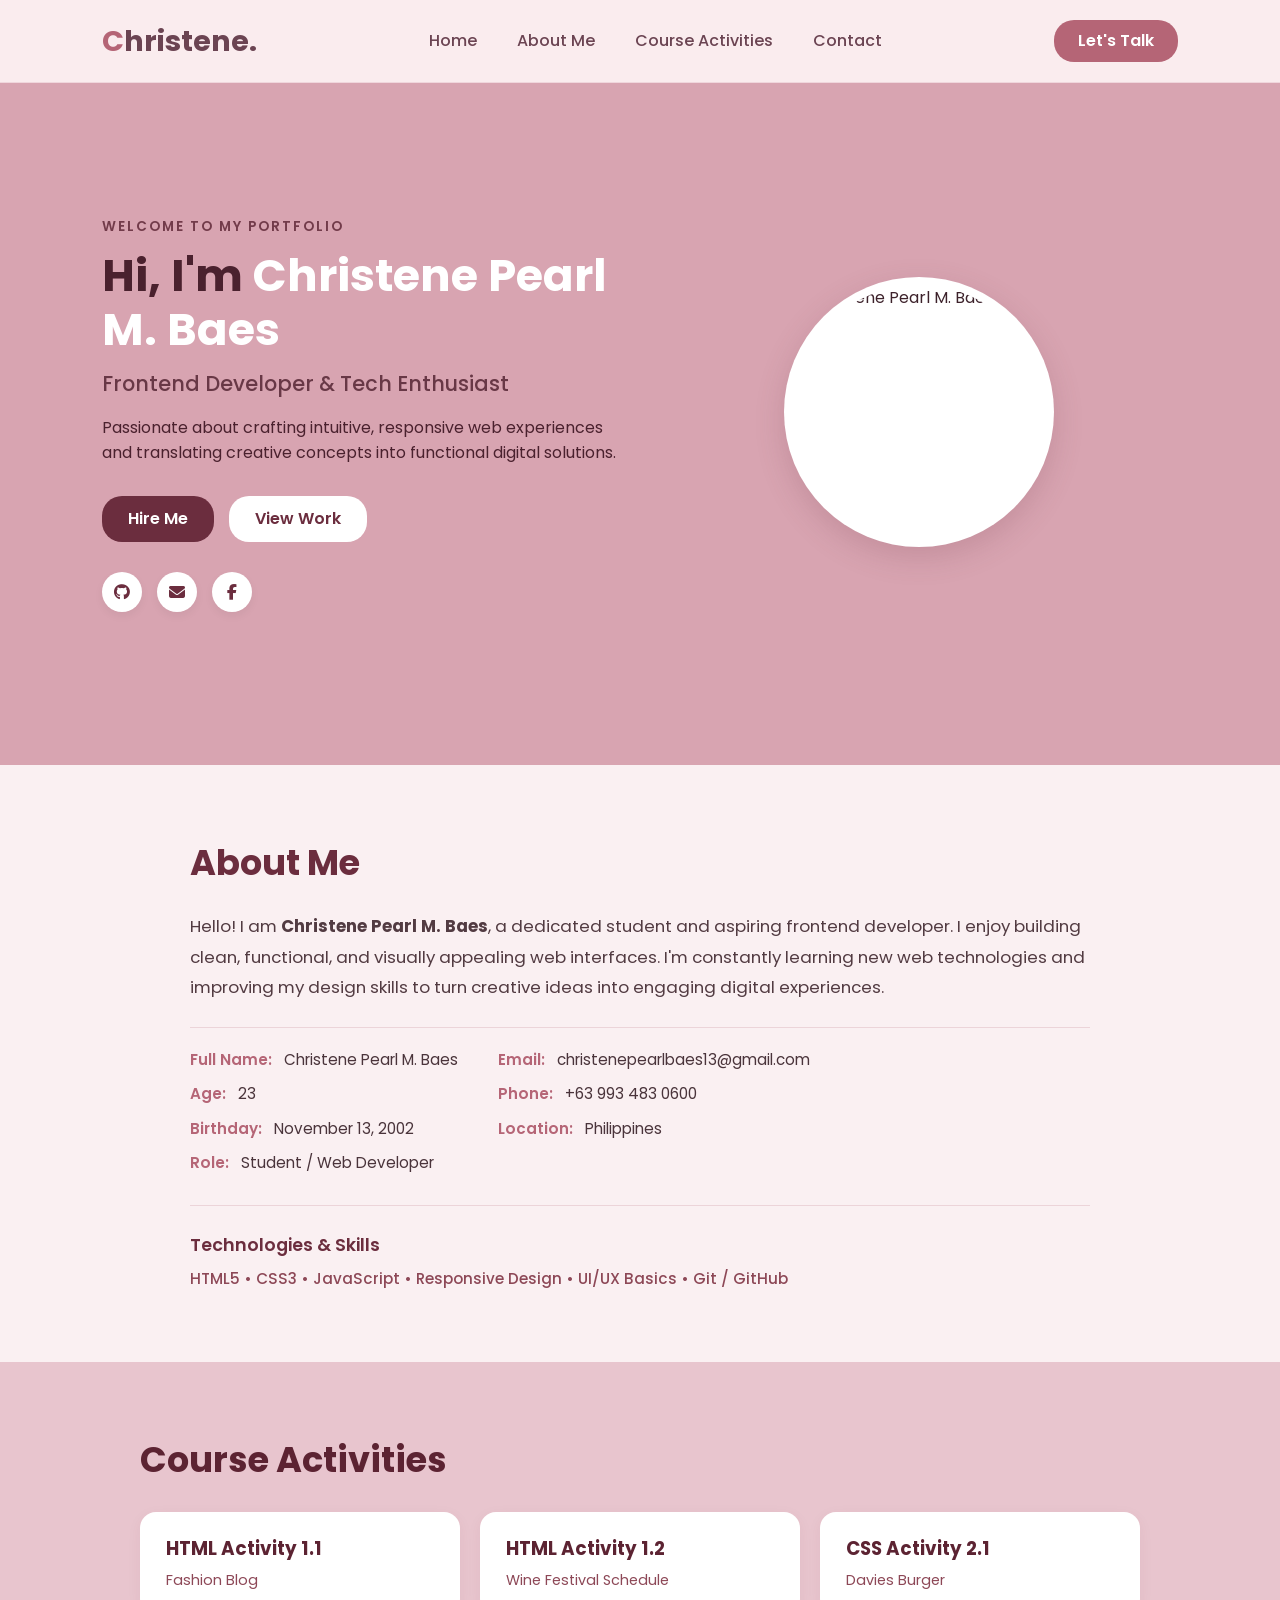
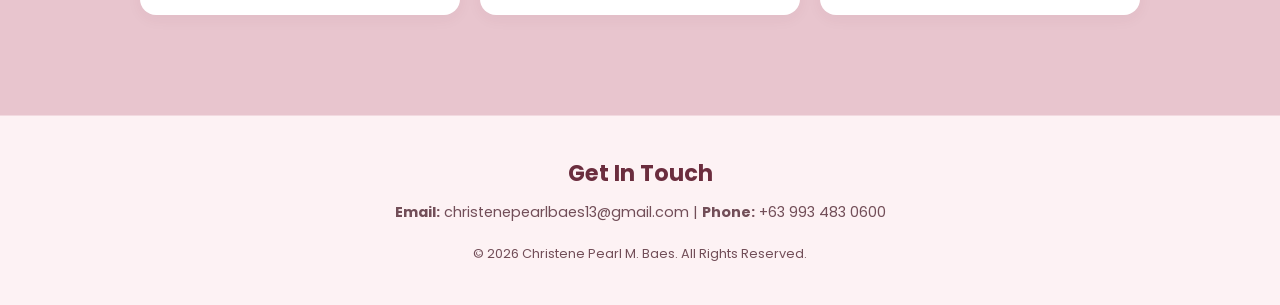
==== Portfolio/index.html @ 8de1e92e "AssessmentTask#1" ====
<!DOCTYPE html>
<html lang="en">
<head>
    <meta charset="UTF-8">
    <meta http-equiv="X-UA-Compatible" content="IE=edge">
    <meta name="viewport" content="width=device-width, initial-scale=1.0">
    <title>Christene Pearl M. Baes | Web Portfolio</title>

    <!-- Google Fonts & Icons -->
    <link rel="preconnect" href="https://fonts.googleapis.com">
    <link rel="preconnect" href="https://fonts.gstatic.com" crossorigin>
    <link href="https://fonts.googleapis.com/css2?family=Oswald:wght@300;400;500;700&family=Poppins:wght@300;400;600;700&family=Roboto:wght@100;500;700&display=swap" rel="stylesheet">
    <link rel="stylesheet" href="https://cdnjs.cloudflare.com/ajax/libs/font-awesome/6.4.0/css/all.min.css">
    
    <link rel="stylesheet" href="style.css">
</head>
<body>

    <!-- Navigation Header -->
    <header class="navbar">
        <div class="logo"><span>C</span>hristene.</div>
        <nav class="nav-links">
            <a href="#home">Home</a>
            <a href="#about">About Me</a>
            <a href="#activities">Course Activities</a>
            <a href="#contact">Contact</a>
        </nav>
        <a href="#contact" class="btn-cta">Let's Talk</a>
    </header>

    <!-- Hero / Home Section -->
    <section id="home" class="hero-section">
        <div class="hero-container">
            <!-- Text Content -->
            <div class="hero-content">
                <span class="greeting">WELCOME TO MY PORTFOLIO</span>
                <h1>Hi, I'm <span>Christene Pearl M. Baes</span></h1>
                <h3>Frontend Developer & Tech Enthusiast</h3>
                <p>
                    Passionate about crafting intuitive, responsive web experiences and translating creative concepts into functional digital solutions.
                </p>

                <div class="cta-group">
                    <a href="#contact" class="btn btn-primary">Hire Me</a>
                    <a href="#activities" class="btn btn-secondary">View Work</a>
                </div>

                <div class="social-links">
                    <a href="https://github.com/christene13" target="_blank" aria-label="GitHub"><i class="fa-brands fa-github"></i></a>
                    <a href="https://mail.google.com/mail/?view=cm&fs=1&to=christenepearlbaes13@gmail.com" target="_blank" aria-label="Gmail">
                      <i class="fa-solid fa-envelope"></i>
                    </a>
                    <a href="https://www.facebook.com/christenepearl.baes.16/" target="_blank" aria-label="Facebook"><i class="fa-brands fa-facebook-f"></i></a>
                </div>
            </div>

            <!-- Profile Picture Container -->
            <div class="hero-image-container">
                <div class="hero-image-wrapper">
                    <img src="https://i.imgur.com/7RdrjlF.png" alt="Christene Pearl M. Baes" class="hero-profile-img">
                </div>
            </div>
        </div>
    </section>

    <!-- About Me Section -->
    <section id="about" class="about-section">
        <div class="about-container">
            <h2 class="section-title-left">About Me</h2>
            
            <div class="about-content">
                <p class="about-text">
                    Hello! I am <strong>Christene Pearl M. Baes</strong>, a dedicated student and aspiring frontend developer. I enjoy building clean, functional, and visually appealing web interfaces. I'm constantly learning new web technologies and improving my design skills to turn creative ideas into engaging digital experiences.
                </p>

                <div class="about-details-row">
                    <div class="info-group">
                        <p><span>Full Name:</span> Christene Pearl M. Baes</p>
                        <p><span>Age:</span> 23</p>
                        <p><span>Birthday:</span> November 13, 2002</p>
                        <p><span>Role:</span> Student / Web Developer</p>
                    </div>

                    <div class="info-group">
                        <p><span>Email:</span> christenepearlbaes13@gmail.com</p>
                        <p><span>Phone:</span> +63 993 483 0600</p>
                        <p><span>Location:</span> Philippines</p>
                    </div>
                </div>

                <div class="about-skills">
                    <h4>Technologies & Skills</h4>
                    <p class="skills-inline">
                        HTML5 • CSS3 • JavaScript • Responsive Design • UI/UX Basics • Git / GitHub
                    </p>
                </div>
            </div>
        </div>
    </section>

    <!-- Course Activities Grid Section -->
    <section id="activities" class="activities-section">
        <h2 class="main-activities-title">Course Activities</h2>
        
        <!-- Activity Cards -->
        <div class="activity-grid">
            <div class="activity-card" onclick="showProject('fashion', this)">
                <h4>HTML Activity 1.1</h4>
                <p>Fashion Blog</p>
            </div>
            
            <div class="activity-card" onclick="showProject('wine', this)">
                <h4>HTML Activity 1.2</h4>
                <p>Wine Festival Schedule</p>
            </div>

            <div class="activity-card" onclick="showProject('burger', this)">
                <h4>CSS Activity 2.1</h4>
                <p>Davies Burger</p>
            </div>
        </div>

        <!-- Dynamic Content Display Area -->
        <div id="project-display-container">
            
            <!-- 1. FASHION BLOG ACTIVITY -->
            <div id="project-fashion" class="project-content">
                <div class="activity-preview-wrapper">
                    <a href="https://christene13.github.io/FashionBlog/fashionblog.html" target="_blank" class="external-link-btn">
                        Open Original Page <i class="fa-solid fa-arrow-up-right-from-square"></i>
                    </a>
                    <iframe src="https://christene13.github.io/FashionBlog/fashionblog.html" class="project-iframe" title="Fashion Blog Activity"></iframe>
                </div>
            </div>

            <!-- 2. WINE FESTIVAL SCHEDULE ACTIVITY -->
            <div id="project-wine" class="project-content">
                <div class="activity-preview-wrapper">
                    <a href="https://christene13.github.io/WineFestivalSchedule/index.html" target="_blank" class="external-link-btn">
                        Open Original Page <i class="fa-solid fa-arrow-up-right-from-square"></i>
                    </a>
                    <iframe src="https://christene13.github.io/WineFestivalSchedule/index.html" class="project-iframe" title="Wine Festival Activity"></iframe>
                </div>
            </div>

            <!-- 3. DAVIES BURGER ACTIVITY -->
            <div id="project-burger" class="project-content">
                <div class="activity-preview-wrapper">
                    <a href="https://christene13.github.io/DaviesBurger/index.html" target="_blank" class="external-link-btn">
                        Open Original Page <i class="fa-solid fa-arrow-up-right-from-square"></i>
                    </a>
                    <iframe src="https://christene13.github.io/DaviesBurger/index.html" class="project-iframe" title="Davies Burger Activity"></iframe>
                </div>
            </div>

        </div>
    </section>

    <!-- Footer / Contact Section -->
    <footer id="contact" class="footer-section">
        <div class="footer-content">
            <h3>Get In Touch</h3>
            <p><strong>Email:</strong> christenepearlbaes13@gmail.com | <strong>Phone:</strong> +63 993 483 0600</p>
            <p class="copyright">&copy; 2026 Christene Pearl M. Baes. All Rights Reserved.</p>
        </div>
    </footer>

    <!-- JS Script for Interactive Click & Toggle -->
    <script>
        function showProject(projectId, cardElement) {
            const selectedProject = document.getElementById(`project-${projectId}`);
            const isAlreadyActive = selectedProject.classList.contains('active');

            // Hide all projects and deactivate all cards
            document.querySelectorAll('.project-content').forEach(p => p.classList.remove('active'));
            document.querySelectorAll('.activity-card').forEach(c => c.classList.remove('active'));

            // Toggle logic
            if (!isAlreadyActive) {
                selectedProject.classList.add('active');
                cardElement.classList.add('active');
            }
        }
    </script>
</body>
</html>
---- Portfolio/style.css ----
@import url('https://fonts.googleapis.com/css2?family=Poppins:wght@300;400;500;600;700&display=swap');

/* ===================================================
   GLOBAL RESETS & BASE STYLES
   =================================================== */
* {
    margin: 0;
    padding: 0;
    box-sizing: border-box;
}

html {
    scroll-behavior: smooth;
}

body {
    font-family: 'Poppins', sans-serif;
    background-color: #faf0f2;
    color: #4a343b;
    line-height: 1.6;
}

/* ===================================================
   NAVBAR (Clean Light Pink)
   =================================================== */
.navbar {
    position: fixed;
    top: 0;
    left: 0;
    width: 100%;
    padding: 18px 8%;
    display: flex;
    justify-content: space-between;
    align-items: center;
    background: rgba(253, 242, 244, 0.92);
    backdrop-filter: blur(10px);
    z-index: 1000;
    border-bottom: 1px solid rgba(216, 164, 177, 0.3);
}

.logo {
    font-size: 1.8rem;
    font-weight: 700;
    color: #6b4452;
}

.logo span {
    color: #b56576;
}

.nav-links a {
    font-size: 1rem;
    color: #6b4452;
    text-decoration: none;
    margin: 0 18px;
    font-weight: 500;
    transition: color 0.3s ease;
}

.nav-links a:hover {
    color: #b56576;
}

.btn-cta {
    color: #ffffff;
    text-decoration: none;
    padding: 8px 24px;
    background: #b56576;
    border-radius: 20px;
    font-weight: 600;
    transition: all 0.3s ease;
}

.btn-cta:hover {
    background: #8d4857;
    box-shadow: 0 4px 12px rgba(181, 101, 118, 0.3);
}

/* ===================================================
   HERO / HOME SECTION (Muted Mauve Pink)
   =================================================== */
.hero-section {
    min-height: 85vh;
    display: flex;
    align-items: center;
    padding: 120px 8% 60px;
    background-color: #d8a4b1;
    color: #3d222b;
}

.hero-container {
    display: flex;
    align-items: center;
    justify-content: space-between;
    width: 100%;
    max-width: 1100px;
    margin: 0 auto;
    gap: 40px;
    flex-wrap: wrap-reverse;
}

.hero-content {
    flex: 1;
    min-width: 300px;
}

.greeting {
    font-size: 0.85rem;
    letter-spacing: 2px;
    color: #723b4a;
    font-weight: 600;
}

.hero-content h1 {
    font-size: 2.8rem;
    line-height: 1.2;
    margin: 10px 0;
    color: #4a212e;
}

.hero-content h1 span {
    color: #ffffff;
}

.hero-content h3 {
    font-size: 1.3rem;
    color: #683846;
    font-weight: 500;
    margin-bottom: 15px;
}

.hero-content p {
    color: #4a212e;
    margin-bottom: 30px;
}

/* Profile Picture Frame */
.hero-image-container {
    flex: 1;
    display: flex;
    justify-content: center;
    align-items: center;
    min-width: 280px;
}

.hero-image-wrapper {
    position: relative;
    width: 270px;
    height: 270px;
    border-radius: 50%;
    padding: 8px;
    background: #ffffff;
    box-shadow: 0 10px 30px rgba(114, 59, 74, 0.2);
}

.hero-profile-img {
    width: 100%;
    height: 100%;
    object-fit: cover;
    border-radius: 50%;
    display: block;
}

.cta-group {
    display: flex;
    gap: 15px;
    margin-bottom: 30px;
}

.btn {
    text-decoration: none;
    padding: 10px 26px;
    border-radius: 20px;
    font-weight: 600;
    transition: all 0.3s ease;
    display: inline-block;
}

.btn-primary {
    background: #6b2d3e;
    color: #ffffff;
}

.btn-primary:hover {
    background: #4a1f2b;
}

.btn-secondary {
    background: #ffffff;
    color: #6b2d3e;
}

.btn-secondary:hover {
    background: #fbf0f2;
}

.social-links {
    display: flex;
    gap: 15px;
}

.social-links a {
    display: flex;
    justify-content: center;
    align-items: center;
    width: 40px;
    height: 40px;
    background: #ffffff;
    border-radius: 50%;
    color: #6b2d3e;
    text-decoration: none;
    transition: all 0.3s ease;
    box-shadow: 0 4px 10px rgba(0, 0, 0, 0.05);
}

.social-links a:hover {
    background: #6b2d3e;
    color: #ffffff;
}

/* ===================================================
   ABOUT ME SECTION (Soft Off-White Pink)
   =================================================== */
.about-section {
    padding: 70px 8%;
    background-color: #faf0f2;
}

.about-container {
    max-width: 900px;
    margin: 0 auto;
}

.section-title-left {
    font-size: 2.2rem;
    font-weight: 700;
    color: #6b2d3e;
    margin-bottom: 20px;
}

.about-content {
    display: flex;
    flex-direction: column;
    gap: 25px;
}

.about-text {
    font-size: 1.05rem;
    color: #523b42;
    line-height: 1.8;
}

.about-details-row {
    display: flex;
    flex-wrap: wrap;
    gap: 40px;
    padding: 20px 0;
    border-top: 1px solid rgba(181, 101, 118, 0.2);
    border-bottom: 1px solid rgba(181, 101, 118, 0.2);
}

.info-group p {
    font-size: 0.95rem;
    color: #4a343b;
    margin-bottom: 10px;
}

.info-group p span {
    color: #b56576;
    font-weight: 600;
    margin-right: 8px;
}

.about-skills h4 {
    font-size: 1.1rem;
    color: #6b2d3e;
    margin-bottom: 8px;
    font-weight: 600;
}

.skills-inline {
    font-size: 0.95rem;
    color: #8d4857;
    font-weight: 500;
}

/* ===================================================
   COURSE ACTIVITIES SECTION (Soft Dusty Rose)
   =================================================== */
.activities-section {
    padding: 70px 8%;
    background-color: #e8c5ce;
}

.main-activities-title {
    font-size: 2.2rem;
    font-weight: 700;
    color: #5c2332;
    margin-bottom: 1.5rem;
    max-width: 1000px;
    margin-left: auto;
    margin-right: auto;
}

.activity-grid {
    display: flex;
    gap: 20px;
    max-width: 1000px;
    margin: 0 auto 30px auto;
    flex-wrap: wrap;
}

.activity-card {
    flex: 1;
    min-width: 240px;
    background: #ffffff;
    border: 2px solid transparent;
    border-radius: 16px;
    padding: 20px 24px;
    cursor: pointer;
    transition: all 0.3s ease;
    box-shadow: 0 4px 15px rgba(92, 35, 50, 0.05);
}

.activity-card:hover {
    transform: translateY(-3px);
    box-shadow: 0 8px 20px rgba(92, 35, 50, 0.12);
}

.activity-card.active {
    border-color: #b56576;
    background: #fff8f9;
}

.activity-card h4 {
    font-size: 1.15rem;
    font-weight: 700;
    color: #5c2332;
    margin-bottom: 6px;
}

.activity-card p {
    font-size: 0.9rem;
    color: #8d4857;
}

/* Hide/Show Project Preview Dynamic Control */
.project-content {
    display: none;
}

.project-content.active {
    display: block;
}

/* Perfect iFrame Container Fix */
.activity-preview-wrapper {
    position: relative;
    max-width: 1000px;
    margin: 0 auto;
    border-radius: 16px;
    background: #ffffff;
    box-shadow: 0 10px 30px rgba(92, 35, 50, 0.15);
    overflow: hidden;
    padding-top: 50px; /* Top spacing for button */
}

.project-iframe {
    width: 100%;
    height: 600px;
    border: none;
    display: block;
    background: #ffffff;
}

.external-link-btn {
    position: absolute;
    top: 10px;
    right: 15px;
    background: #6b2d3e;
    color: #ffffff;
    padding: 6px 16px;
    border-radius: 12px;
    text-decoration: none;
    font-size: 0.85rem;
    font-weight: 500;
    z-index: 10;
    transition: background 0.3s ease;
}

.external-link-btn:hover {
    background: #b56576;
}

/* ===================================================
   FOOTER SECTION (Clean Light Pink)
   =================================================== */
.footer-section {
    background-color: #fdf2f4;
    padding: 40px 8%;
    text-align: center;
    border-top: 1px solid rgba(216, 164, 177, 0.3);
}

.footer-content h3 {
    color: #6b2d3e;
    margin-bottom: 10px;
    font-size: 1.4rem;
}

.footer-content p {
    color: #724e58;
    font-size: 0.9rem;
}

.copyright {
    margin-top: 20px;
    font-size: 0.8rem !important;
    color: #a37c87;
}

/* ===================================================
   RESPONSIVE DESIGN (Mobile & Tablet Adjustments)
   =================================================== */
@media (max-width: 768px) {
    .navbar {
        padding: 15px 5%;
    }

    .hero-section {
        padding: 100px 5% 40px;
    }

    .hero-content h1 {
        font-size: 2.2rem;
    }

    .hero-image-wrapper {
        width: 220px;
        height: 220px;
    }

    .project-iframe {
        height: 450px;
    }
}
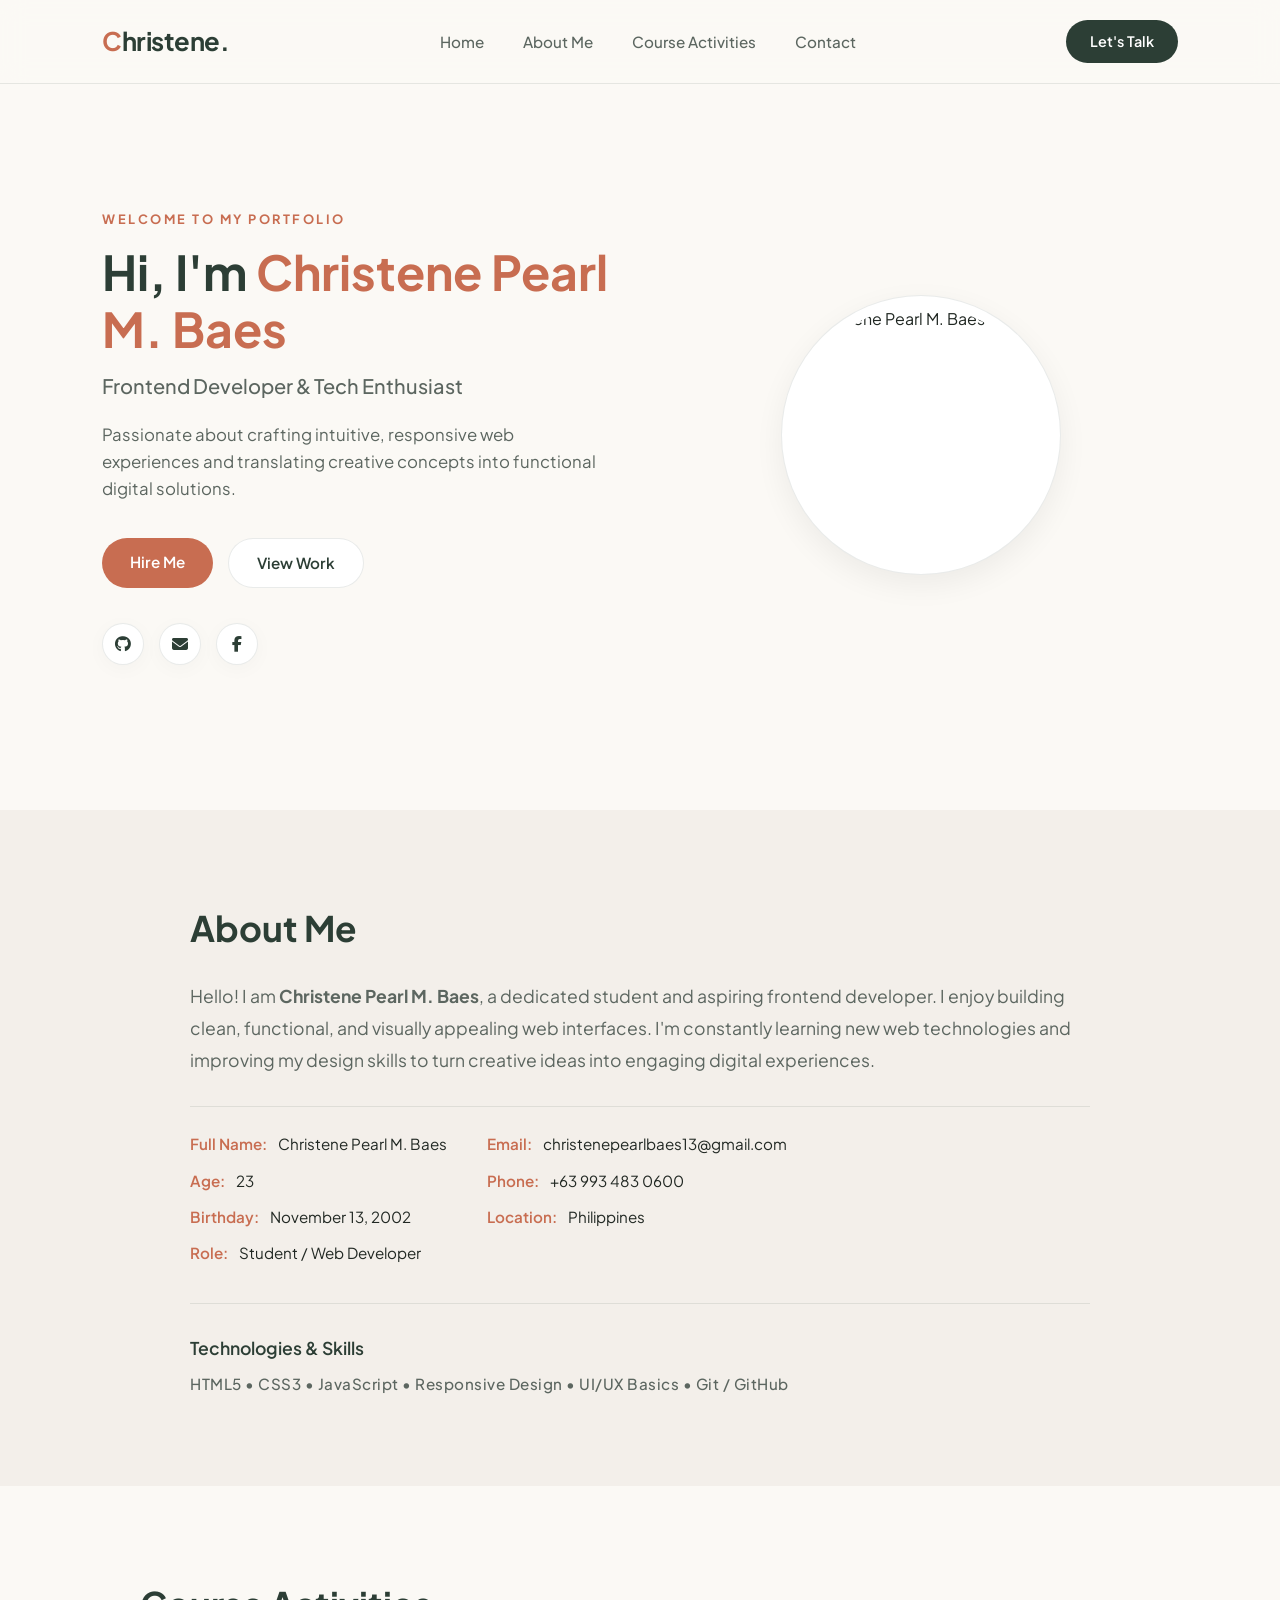
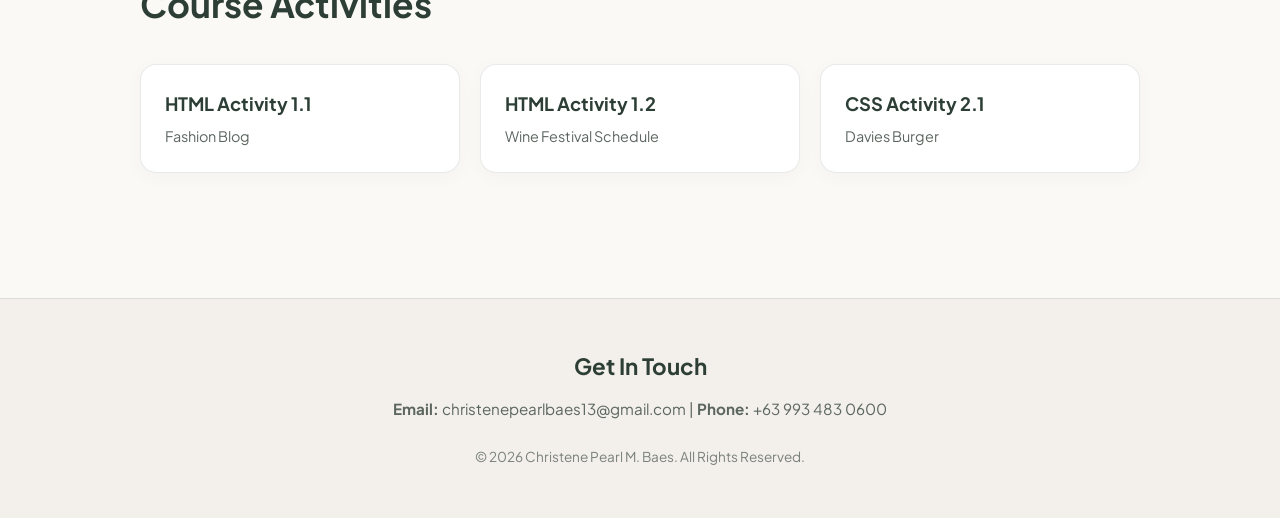
==== commit e03ca3a3: "AT1" ====
--- a/Portfolio/index.html
+++ b/Portfolio/index.html
@@ -9,7 +9,7 @@
     <!-- Google Fonts & Icons -->
     <link rel="preconnect" href="https://fonts.googleapis.com">
     <link rel="preconnect" href="https://fonts.gstatic.com" crossorigin>
-    <link href="https://fonts.googleapis.com/css2?family=Oswald:wght@300;400;500;700&family=Poppins:wght@300;400;600;700&family=Roboto:wght@100;500;700&display=swap" rel="stylesheet">
+    <link href="https://fonts.googleapis.com/css2?family=Plus+Jakarta+Sans:wght@300;400;500;600;700&display=swap" rel="stylesheet">
     <link rel="stylesheet" href="https://cdnjs.cloudflare.com/ajax/libs/font-awesome/6.4.0/css/all.min.css">
     
     <link rel="stylesheet" href="style.css">
--- a/Portfolio/style.css
+++ b/Portfolio/style.css
@@ -1,8 +1,26 @@
-@import url('https://fonts.googleapis.com/css2?family=Poppins:wght@300;400;500;600;700&display=swap');
-
-/* ===================================================
-   GLOBAL RESETS & BASE STYLES
-   =================================================== */
+@import url('https://fonts.googleapis.com/css2?family=Plus+Jakarta+Sans:wght@300;400;500;600;700&display=swap');
+
+/* ===================================================
+   COLOR VARIABLES & GLOBAL RESETS
+   =================================================== */
+:root {
+    --bg-main: #FBF9F5;
+    --bg-surface: #F3EFEA;
+    --bg-card: #FFFFFF;
+    
+    --text-primary: #212823;
+    --text-secondary: #5C6660;
+    
+    --accent-sage: #2C3E35;
+    --accent-sage-hover: #1E2B25;
+    --accent-terracotta: #C86D51;
+    --accent-terracotta-hover: #B05B41;
+    
+    --border-color: rgba(44, 62, 53, 0.1);
+    --shadow-sm: 0 4px 20px rgba(0, 0, 0, 0.03);
+    --shadow-md: 0 10px 30px rgba(0, 0, 0, 0.06);
+}
+
 * {
     margin: 0;
     padding: 0;
@@ -14,43 +32,44 @@
 }
 
 body {
-    font-family: 'Poppins', sans-serif;
-    background-color: #faf0f2;
-    color: #4a343b;
+    font-family: 'Plus Jakarta Sans', sans-serif;
+    background-color: var(--bg-main);
+    color: var(--text-primary);
     line-height: 1.6;
 }
 
 /* ===================================================
-   NAVBAR (Clean Light Pink)
+   NAVBAR
    =================================================== */
 .navbar {
     position: fixed;
     top: 0;
     left: 0;
     width: 100%;
-    padding: 18px 8%;
+    padding: 20px 8%;
     display: flex;
     justify-content: space-between;
     align-items: center;
-    background: rgba(253, 242, 244, 0.92);
-    backdrop-filter: blur(10px);
+    background: rgba(251, 249, 245, 0.85);
+    backdrop-filter: blur(12px);
     z-index: 1000;
-    border-bottom: 1px solid rgba(216, 164, 177, 0.3);
+    border-bottom: 1px solid var(--border-color);
 }
 
 .logo {
-    font-size: 1.8rem;
-    font-weight: 700;
-    color: #6b4452;
+    font-size: 1.6rem;
+    font-weight: 700;
+    color: var(--accent-sage);
+    letter-spacing: -0.5px;
 }
 
 .logo span {
-    color: #b56576;
+    color: var(--accent-terracotta);
 }
 
 .nav-links a {
-    font-size: 1rem;
-    color: #6b4452;
+    font-size: 0.95rem;
+    color: var(--text-secondary);
     text-decoration: none;
     margin: 0 18px;
     font-weight: 500;
@@ -58,34 +77,34 @@
 }
 
 .nav-links a:hover {
-    color: #b56576;
+    color: var(--accent-terracotta);
 }
 
 .btn-cta {
     color: #ffffff;
     text-decoration: none;
-    padding: 8px 24px;
-    background: #b56576;
-    border-radius: 20px;
+    padding: 10px 24px;
+    background: var(--accent-sage);
+    border-radius: 30px;
+    font-size: 0.9rem;
     font-weight: 600;
     transition: all 0.3s ease;
 }
 
 .btn-cta:hover {
-    background: #8d4857;
-    box-shadow: 0 4px 12px rgba(181, 101, 118, 0.3);
-}
-
-/* ===================================================
-   HERO / HOME SECTION (Muted Mauve Pink)
+    background: var(--accent-sage-hover);
+    box-shadow: 0 4px 12px rgba(44, 62, 53, 0.15);
+}
+
+/* ===================================================
+   HERO / HOME SECTION
    =================================================== */
 .hero-section {
-    min-height: 85vh;
+    min-height: 90vh;
     display: flex;
     align-items: center;
-    padding: 120px 8% 60px;
-    background-color: #d8a4b1;
-    color: #3d222b;
+    padding: 140px 8% 80px;
+    background-color: var(--bg-main);
 }
 
 .hero-container {
@@ -95,7 +114,7 @@
     width: 100%;
     max-width: 1100px;
     margin: 0 auto;
-    gap: 40px;
+    gap: 50px;
     flex-wrap: wrap-reverse;
 }
 
@@ -105,33 +124,36 @@
 }
 
 .greeting {
-    font-size: 0.85rem;
-    letter-spacing: 2px;
-    color: #723b4a;
-    font-weight: 600;
+    font-size: 0.8rem;
+    letter-spacing: 2.5px;
+    color: var(--accent-terracotta);
+    font-weight: 700;
+    text-transform: uppercase;
 }
 
 .hero-content h1 {
-    font-size: 2.8rem;
+    font-size: 3rem;
     line-height: 1.2;
-    margin: 10px 0;
-    color: #4a212e;
+    margin: 12px 0;
+    color: var(--accent-sage);
+    font-weight: 700;
 }
 
 .hero-content h1 span {
-    color: #ffffff;
+    color: var(--accent-terracotta);
 }
 
 .hero-content h3 {
-    font-size: 1.3rem;
-    color: #683846;
+    font-size: 1.25rem;
+    color: var(--text-secondary);
     font-weight: 500;
-    margin-bottom: 15px;
+    margin-bottom: 20px;
 }
 
 .hero-content p {
-    color: #4a212e;
-    margin-bottom: 30px;
+    color: var(--text-secondary);
+    margin-bottom: 35px;
+    font-size: 1.05rem;
 }
 
 /* Profile Picture Frame */
@@ -145,12 +167,13 @@
 
 .hero-image-wrapper {
     position: relative;
-    width: 270px;
-    height: 270px;
+    width: 280px;
+    height: 280px;
     border-radius: 50%;
-    padding: 8px;
-    background: #ffffff;
-    box-shadow: 0 10px 30px rgba(114, 59, 74, 0.2);
+    padding: 10px;
+    background: var(--bg-card);
+    border: 1px solid var(--border-color);
+    box-shadow: var(--shadow-md);
 }
 
 .hero-profile-img {
@@ -164,34 +187,37 @@
 .cta-group {
     display: flex;
     gap: 15px;
-    margin-bottom: 30px;
+    margin-bottom: 35px;
 }
 
 .btn {
     text-decoration: none;
-    padding: 10px 26px;
-    border-radius: 20px;
+    padding: 12px 28px;
+    border-radius: 30px;
+    font-size: 0.95rem;
     font-weight: 600;
     transition: all 0.3s ease;
     display: inline-block;
 }
 
 .btn-primary {
-    background: #6b2d3e;
+    background: var(--accent-terracotta);
     color: #ffffff;
 }
 
 .btn-primary:hover {
-    background: #4a1f2b;
+    background: var(--accent-terracotta-hover);
+    box-shadow: 0 4px 15px rgba(200, 109, 81, 0.25);
 }
 
 .btn-secondary {
-    background: #ffffff;
-    color: #6b2d3e;
+    background: var(--bg-card);
+    color: var(--accent-sage);
+    border: 1px solid var(--border-color);
 }
 
 .btn-secondary:hover {
-    background: #fbf0f2;
+    background: var(--bg-surface);
 }
 
 .social-links {
@@ -203,27 +229,29 @@
     display: flex;
     justify-content: center;
     align-items: center;
-    width: 40px;
-    height: 40px;
-    background: #ffffff;
+    width: 42px;
+    height: 42px;
+    background: var(--bg-card);
+    border: 1px solid var(--border-color);
     border-radius: 50%;
-    color: #6b2d3e;
+    color: var(--accent-sage);
     text-decoration: none;
     transition: all 0.3s ease;
-    box-shadow: 0 4px 10px rgba(0, 0, 0, 0.05);
+    box-shadow: var(--shadow-sm);
 }
 
 .social-links a:hover {
-    background: #6b2d3e;
+    background: var(--accent-sage);
     color: #ffffff;
-}
-
-/* ===================================================
-   ABOUT ME SECTION (Soft Off-White Pink)
+    transform: translateY(-2px);
+}
+
+/* ===================================================
+   ABOUT ME SECTION
    =================================================== */
 .about-section {
-    padding: 70px 8%;
-    background-color: #faf0f2;
+    padding: 90px 8%;
+    background-color: var(--bg-surface);
 }
 
 .about-container {
@@ -234,19 +262,19 @@
 .section-title-left {
     font-size: 2.2rem;
     font-weight: 700;
-    color: #6b2d3e;
-    margin-bottom: 20px;
+    color: var(--accent-sage);
+    margin-bottom: 25px;
 }
 
 .about-content {
     display: flex;
     flex-direction: column;
-    gap: 25px;
+    gap: 30px;
 }
 
 .about-text {
-    font-size: 1.05rem;
-    color: #523b42;
+    font-size: 1.1rem;
+    color: var(--text-secondary);
     line-height: 1.8;
 }
 
@@ -254,49 +282,50 @@
     display: flex;
     flex-wrap: wrap;
     gap: 40px;
-    padding: 20px 0;
-    border-top: 1px solid rgba(181, 101, 118, 0.2);
-    border-bottom: 1px solid rgba(181, 101, 118, 0.2);
+    padding: 25px 0;
+    border-top: 1px solid var(--border-color);
+    border-bottom: 1px solid var(--border-color);
 }
 
 .info-group p {
     font-size: 0.95rem;
-    color: #4a343b;
-    margin-bottom: 10px;
+    color: var(--text-primary);
+    margin-bottom: 12px;
 }
 
 .info-group p span {
-    color: #b56576;
+    color: var(--accent-terracotta);
     font-weight: 600;
     margin-right: 8px;
 }
 
 .about-skills h4 {
     font-size: 1.1rem;
-    color: #6b2d3e;
-    margin-bottom: 8px;
+    color: var(--accent-sage);
+    margin-bottom: 10px;
     font-weight: 600;
 }
 
 .skills-inline {
     font-size: 0.95rem;
-    color: #8d4857;
+    color: var(--text-secondary);
     font-weight: 500;
-}
-
-/* ===================================================
-   COURSE ACTIVITIES SECTION (Soft Dusty Rose)
+    letter-spacing: 0.5px;
+}
+
+/* ===================================================
+   COURSE ACTIVITIES SECTION
    =================================================== */
 .activities-section {
-    padding: 70px 8%;
-    background-color: #e8c5ce;
+    padding: 90px 8%;
+    background-color: var(--bg-main);
 }
 
 .main-activities-title {
     font-size: 2.2rem;
     font-weight: 700;
-    color: #5c2332;
-    margin-bottom: 1.5rem;
+    color: var(--accent-sage);
+    margin-bottom: 2rem;
     max-width: 1000px;
     margin-left: auto;
     margin-right: auto;
@@ -306,42 +335,44 @@
     display: flex;
     gap: 20px;
     max-width: 1000px;
-    margin: 0 auto 30px auto;
+    margin: 0 auto 35px auto;
     flex-wrap: wrap;
 }
 
 .activity-card {
     flex: 1;
     min-width: 240px;
-    background: #ffffff;
-    border: 2px solid transparent;
+    background: var(--bg-card);
+    border: 1px solid var(--border-color);
     border-radius: 16px;
-    padding: 20px 24px;
+    padding: 24px;
     cursor: pointer;
     transition: all 0.3s ease;
-    box-shadow: 0 4px 15px rgba(92, 35, 50, 0.05);
+    box-shadow: var(--shadow-sm);
 }
 
 .activity-card:hover {
-    transform: translateY(-3px);
-    box-shadow: 0 8px 20px rgba(92, 35, 50, 0.12);
+    transform: translateY(-4px);
+    box-shadow: var(--shadow-md);
+    border-color: rgba(200, 109, 81, 0.4);
 }
 
 .activity-card.active {
-    border-color: #b56576;
-    background: #fff8f9;
+    border-color: var(--accent-terracotta);
+    background: #FFFFFF;
+    box-shadow: var(--shadow-md);
 }
 
 .activity-card h4 {
     font-size: 1.15rem;
     font-weight: 700;
-    color: #5c2332;
+    color: var(--accent-sage);
     margin-bottom: 6px;
 }
 
 .activity-card p {
     font-size: 0.9rem;
-    color: #8d4857;
+    color: var(--text-secondary);
 }
 
 /* Hide/Show Project Preview Dynamic Control */
@@ -353,16 +384,16 @@
     display: block;
 }
 
-/* Perfect iFrame Container Fix */
 .activity-preview-wrapper {
     position: relative;
     max-width: 1000px;
     margin: 0 auto;
     border-radius: 16px;
-    background: #ffffff;
-    box-shadow: 0 10px 30px rgba(92, 35, 50, 0.15);
+    background: var(--bg-card);
+    border: 1px solid var(--border-color);
+    box-shadow: var(--shadow-md);
     overflow: hidden;
-    padding-top: 50px; /* Top spacing for button */
+    padding-top: 55px;
 }
 
 .project-iframe {
@@ -375,52 +406,54 @@
 
 .external-link-btn {
     position: absolute;
-    top: 10px;
-    right: 15px;
-    background: #6b2d3e;
+    top: 12px;
+    right: 18px;
+    background: var(--accent-sage);
     color: #ffffff;
-    padding: 6px 16px;
-    border-radius: 12px;
+    padding: 8px 18px;
+    border-radius: 20px;
     text-decoration: none;
     font-size: 0.85rem;
-    font-weight: 500;
+    font-weight: 600;
     z-index: 10;
     transition: background 0.3s ease;
 }
 
 .external-link-btn:hover {
-    background: #b56576;
-}
-
-/* ===================================================
-   FOOTER SECTION (Clean Light Pink)
+    background: var(--accent-terracotta);
+}
+
+/* ===================================================
+   FOOTER SECTION
    =================================================== */
 .footer-section {
-    background-color: #fdf2f4;
-    padding: 40px 8%;
+    background-color: var(--bg-surface);
+    padding: 50px 8%;
     text-align: center;
-    border-top: 1px solid rgba(216, 164, 177, 0.3);
+    border-top: 1px solid var(--border-color);
 }
 
 .footer-content h3 {
-    color: #6b2d3e;
-    margin-bottom: 10px;
+    color: var(--accent-sage);
+    margin-bottom: 12px;
     font-size: 1.4rem;
+    font-weight: 700;
 }
 
 .footer-content p {
-    color: #724e58;
-    font-size: 0.9rem;
+    color: var(--text-secondary);
+    font-size: 0.95rem;
 }
 
 .copyright {
-    margin-top: 20px;
-    font-size: 0.8rem !important;
-    color: #a37c87;
-}
-
-/* ===================================================
-   RESPONSIVE DESIGN (Mobile & Tablet Adjustments)
+    margin-top: 25px;
+    font-size: 0.85rem !important;
+    color: var(--text-secondary);
+    opacity: 0.8;
+}
+
+/* ===================================================
+   RESPONSIVE DESIGN
    =================================================== */
 @media (max-width: 768px) {
     .navbar {
@@ -428,16 +461,16 @@
     }
 
     .hero-section {
-        padding: 100px 5% 40px;
+        padding: 110px 5% 50px;
     }
 
     .hero-content h1 {
-        font-size: 2.2rem;
+        font-size: 2.3rem;
     }
 
     .hero-image-wrapper {
-        width: 220px;
-        height: 220px;
+        width: 230px;
+        height: 230px;
     }
 
     .project-iframe {
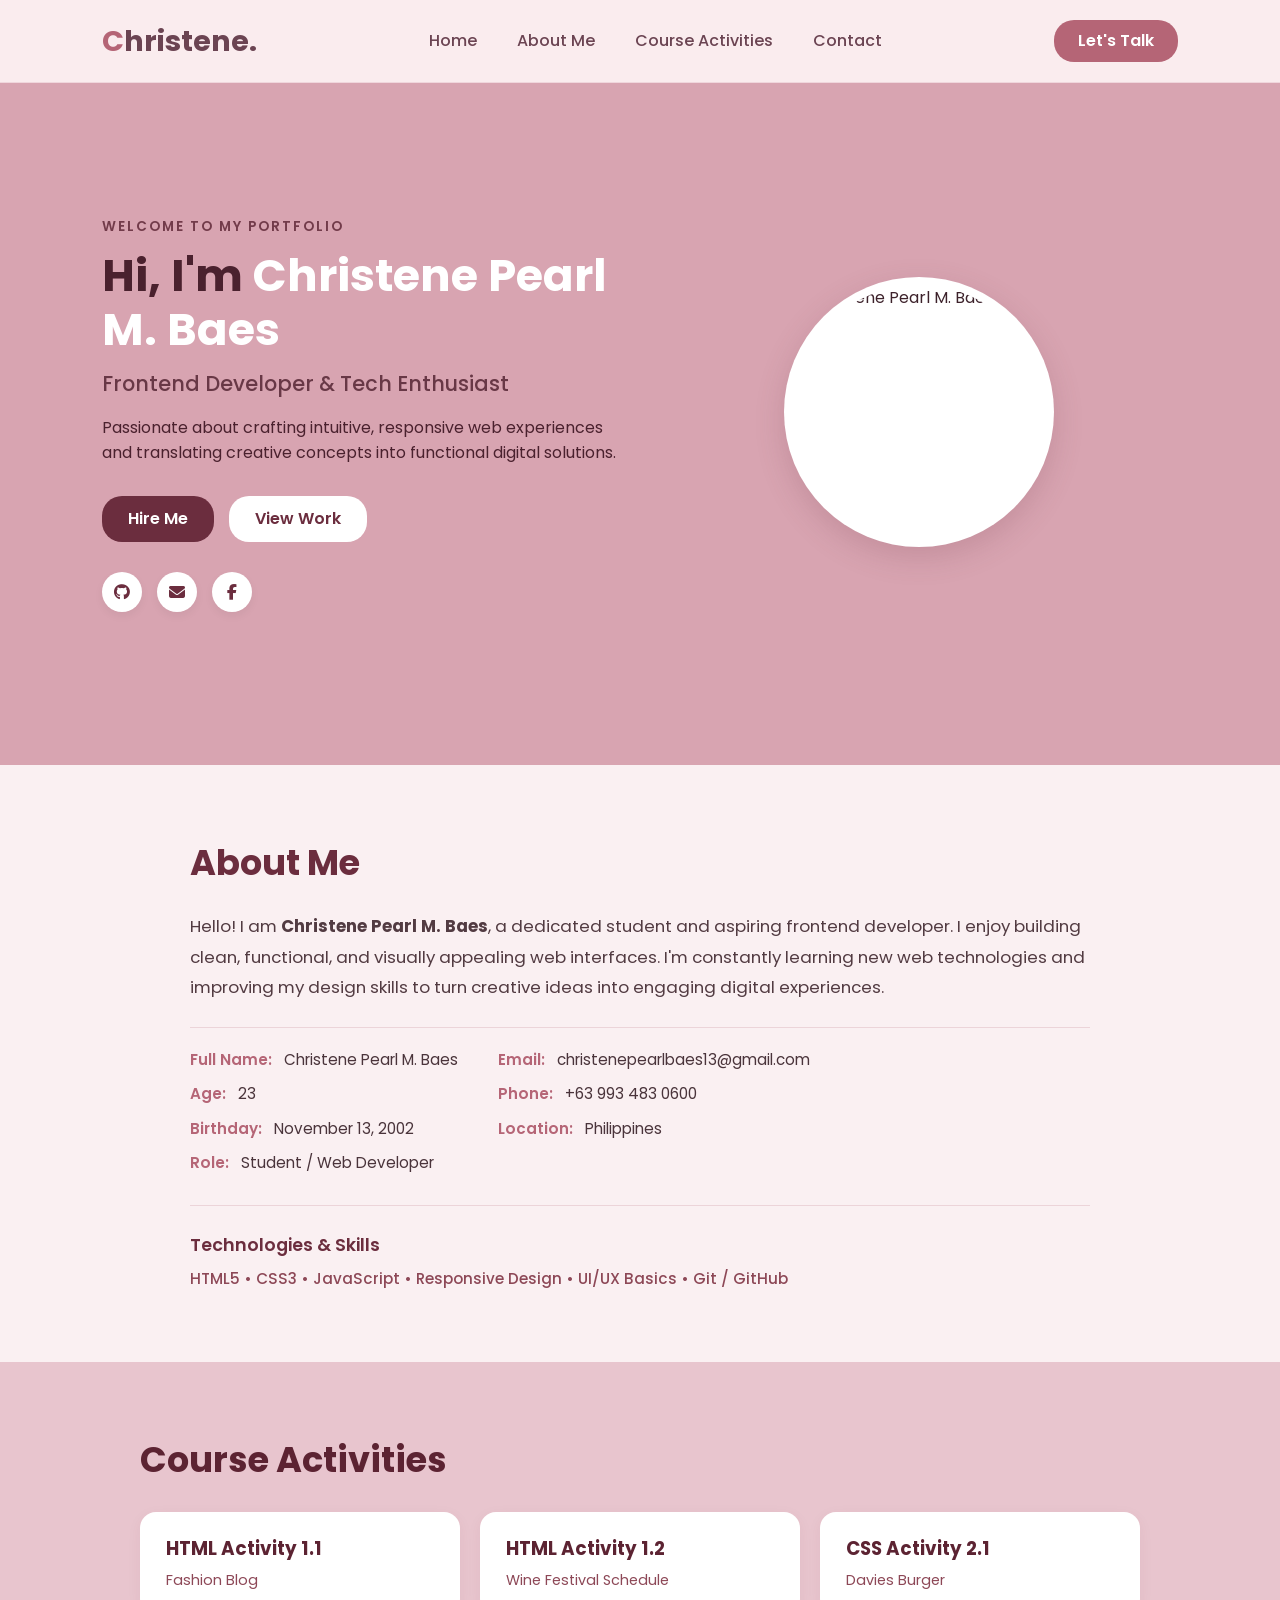
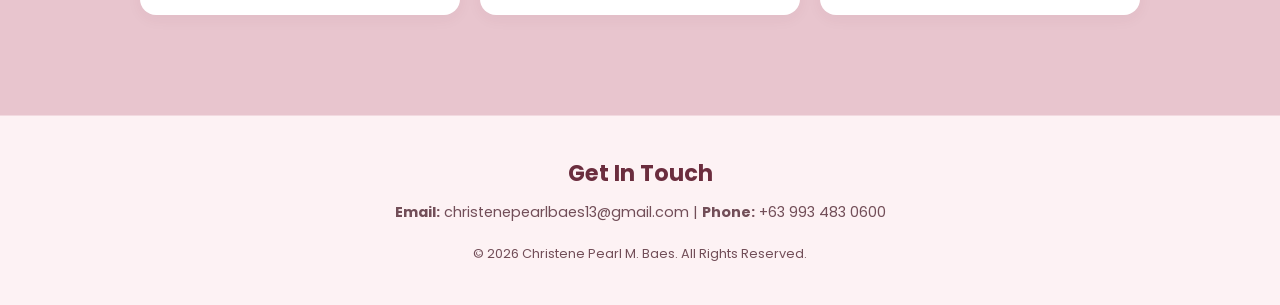
==== commit 3a0ce8b0: "AssessmentTask#1" ====
--- a/Portfolio/index.html
+++ b/Portfolio/index.html
@@ -9,7 +9,7 @@
     <!-- Google Fonts & Icons -->
     <link rel="preconnect" href="https://fonts.googleapis.com">
     <link rel="preconnect" href="https://fonts.gstatic.com" crossorigin>
-    <link href="https://fonts.googleapis.com/css2?family=Plus+Jakarta+Sans:wght@300;400;500;600;700&display=swap" rel="stylesheet">
+    <link href="https://fonts.googleapis.com/css2?family=Oswald:wght@300;400;500;700&family=Poppins:wght@300;400;600;700&family=Roboto:wght@100;500;700&display=swap" rel="stylesheet">
     <link rel="stylesheet" href="https://cdnjs.cloudflare.com/ajax/libs/font-awesome/6.4.0/css/all.min.css">
     
     <link rel="stylesheet" href="style.css">
--- a/Portfolio/style.css
+++ b/Portfolio/style.css
@@ -1,26 +1,8 @@
-@import url('https://fonts.googleapis.com/css2?family=Plus+Jakarta+Sans:wght@300;400;500;600;700&display=swap');
-
-/* ===================================================
-   COLOR VARIABLES & GLOBAL RESETS
-   =================================================== */
-:root {
-    --bg-main: #FBF9F5;
-    --bg-surface: #F3EFEA;
-    --bg-card: #FFFFFF;
-    
-    --text-primary: #212823;
-    --text-secondary: #5C6660;
-    
-    --accent-sage: #2C3E35;
-    --accent-sage-hover: #1E2B25;
-    --accent-terracotta: #C86D51;
-    --accent-terracotta-hover: #B05B41;
-    
-    --border-color: rgba(44, 62, 53, 0.1);
-    --shadow-sm: 0 4px 20px rgba(0, 0, 0, 0.03);
-    --shadow-md: 0 10px 30px rgba(0, 0, 0, 0.06);
-}
-
+@import url('https://fonts.googleapis.com/css2?family=Poppins:wght@300;400;500;600;700&display=swap');
+
+/* ===================================================
+   GLOBAL RESETS & BASE STYLES
+   =================================================== */
 * {
     margin: 0;
     padding: 0;
@@ -32,44 +14,43 @@
 }
 
 body {
-    font-family: 'Plus Jakarta Sans', sans-serif;
-    background-color: var(--bg-main);
-    color: var(--text-primary);
+    font-family: 'Poppins', sans-serif;
+    background-color: #faf0f2;
+    color: #4a343b;
     line-height: 1.6;
 }
 
 /* ===================================================
-   NAVBAR
+   NAVBAR (Clean Light Pink)
    =================================================== */
 .navbar {
     position: fixed;
     top: 0;
     left: 0;
     width: 100%;
-    padding: 20px 8%;
+    padding: 18px 8%;
     display: flex;
     justify-content: space-between;
     align-items: center;
-    background: rgba(251, 249, 245, 0.85);
-    backdrop-filter: blur(12px);
+    background: rgba(253, 242, 244, 0.92);
+    backdrop-filter: blur(10px);
     z-index: 1000;
-    border-bottom: 1px solid var(--border-color);
+    border-bottom: 1px solid rgba(216, 164, 177, 0.3);
 }
 
 .logo {
-    font-size: 1.6rem;
+    font-size: 1.8rem;
     font-weight: 700;
-    color: var(--accent-sage);
-    letter-spacing: -0.5px;
+    color: #6b4452;
 }
 
 .logo span {
-    color: var(--accent-terracotta);
+    color: #b56576;
 }
 
 .nav-links a {
-    font-size: 0.95rem;
-    color: var(--text-secondary);
+    font-size: 1rem;
+    color: #6b4452;
     text-decoration: none;
     margin: 0 18px;
     font-weight: 500;
@@ -77,34 +58,34 @@
 }
 
 .nav-links a:hover {
-    color: var(--accent-terracotta);
+    color: #b56576;
 }
 
 .btn-cta {
     color: #ffffff;
     text-decoration: none;
-    padding: 10px 24px;
-    background: var(--accent-sage);
-    border-radius: 30px;
-    font-size: 0.9rem;
+    padding: 8px 24px;
+    background: #b56576;
+    border-radius: 20px;
     font-weight: 600;
     transition: all 0.3s ease;
 }
 
 .btn-cta:hover {
-    background: var(--accent-sage-hover);
-    box-shadow: 0 4px 12px rgba(44, 62, 53, 0.15);
-}
-
-/* ===================================================
-   HERO / HOME SECTION
+    background: #8d4857;
+    box-shadow: 0 4px 12px rgba(181, 101, 118, 0.3);
+}
+
+/* ===================================================
+   HERO / HOME SECTION (Muted Mauve Pink)
    =================================================== */
 .hero-section {
-    min-height: 90vh;
+    min-height: 85vh;
     display: flex;
     align-items: center;
-    padding: 140px 8% 80px;
-    background-color: var(--bg-main);
+    padding: 120px 8% 60px;
+    background-color: #d8a4b1;
+    color: #3d222b;
 }
 
 .hero-container {
@@ -114,7 +95,7 @@
     width: 100%;
     max-width: 1100px;
     margin: 0 auto;
-    gap: 50px;
+    gap: 40px;
     flex-wrap: wrap-reverse;
 }
 
@@ -124,36 +105,33 @@
 }
 
 .greeting {
-    font-size: 0.8rem;
-    letter-spacing: 2.5px;
-    color: var(--accent-terracotta);
-    font-weight: 700;
-    text-transform: uppercase;
+    font-size: 0.85rem;
+    letter-spacing: 2px;
+    color: #723b4a;
+    font-weight: 600;
 }
 
 .hero-content h1 {
-    font-size: 3rem;
+    font-size: 2.8rem;
     line-height: 1.2;
-    margin: 12px 0;
-    color: var(--accent-sage);
-    font-weight: 700;
+    margin: 10px 0;
+    color: #4a212e;
 }
 
 .hero-content h1 span {
-    color: var(--accent-terracotta);
+    color: #ffffff;
 }
 
 .hero-content h3 {
-    font-size: 1.25rem;
-    color: var(--text-secondary);
+    font-size: 1.3rem;
+    color: #683846;
     font-weight: 500;
-    margin-bottom: 20px;
+    margin-bottom: 15px;
 }
 
 .hero-content p {
-    color: var(--text-secondary);
-    margin-bottom: 35px;
-    font-size: 1.05rem;
+    color: #4a212e;
+    margin-bottom: 30px;
 }
 
 /* Profile Picture Frame */
@@ -167,13 +145,12 @@
 
 .hero-image-wrapper {
     position: relative;
-    width: 280px;
-    height: 280px;
+    width: 270px;
+    height: 270px;
     border-radius: 50%;
-    padding: 10px;
-    background: var(--bg-card);
-    border: 1px solid var(--border-color);
-    box-shadow: var(--shadow-md);
+    padding: 8px;
+    background: #ffffff;
+    box-shadow: 0 10px 30px rgba(114, 59, 74, 0.2);
 }
 
 .hero-profile-img {
@@ -187,37 +164,34 @@
 .cta-group {
     display: flex;
     gap: 15px;
-    margin-bottom: 35px;
+    margin-bottom: 30px;
 }
 
 .btn {
     text-decoration: none;
-    padding: 12px 28px;
-    border-radius: 30px;
-    font-size: 0.95rem;
+    padding: 10px 26px;
+    border-radius: 20px;
     font-weight: 600;
     transition: all 0.3s ease;
     display: inline-block;
 }
 
 .btn-primary {
-    background: var(--accent-terracotta);
+    background: #6b2d3e;
     color: #ffffff;
 }
 
 .btn-primary:hover {
-    background: var(--accent-terracotta-hover);
-    box-shadow: 0 4px 15px rgba(200, 109, 81, 0.25);
+    background: #4a1f2b;
 }
 
 .btn-secondary {
-    background: var(--bg-card);
-    color: var(--accent-sage);
-    border: 1px solid var(--border-color);
+    background: #ffffff;
+    color: #6b2d3e;
 }
 
 .btn-secondary:hover {
-    background: var(--bg-surface);
+    background: #fbf0f2;
 }
 
 .social-links {
@@ -229,29 +203,27 @@
     display: flex;
     justify-content: center;
     align-items: center;
-    width: 42px;
-    height: 42px;
-    background: var(--bg-card);
-    border: 1px solid var(--border-color);
+    width: 40px;
+    height: 40px;
+    background: #ffffff;
     border-radius: 50%;
-    color: var(--accent-sage);
+    color: #6b2d3e;
     text-decoration: none;
     transition: all 0.3s ease;
-    box-shadow: var(--shadow-sm);
+    box-shadow: 0 4px 10px rgba(0, 0, 0, 0.05);
 }
 
 .social-links a:hover {
-    background: var(--accent-sage);
+    background: #6b2d3e;
     color: #ffffff;
-    transform: translateY(-2px);
-}
-
-/* ===================================================
-   ABOUT ME SECTION
+}
+
+/* ===================================================
+   ABOUT ME SECTION (Soft Off-White Pink)
    =================================================== */
 .about-section {
-    padding: 90px 8%;
-    background-color: var(--bg-surface);
+    padding: 70px 8%;
+    background-color: #faf0f2;
 }
 
 .about-container {
@@ -262,19 +234,19 @@
 .section-title-left {
     font-size: 2.2rem;
     font-weight: 700;
-    color: var(--accent-sage);
-    margin-bottom: 25px;
+    color: #6b2d3e;
+    margin-bottom: 20px;
 }
 
 .about-content {
     display: flex;
     flex-direction: column;
-    gap: 30px;
+    gap: 25px;
 }
 
 .about-text {
-    font-size: 1.1rem;
-    color: var(--text-secondary);
+    font-size: 1.05rem;
+    color: #523b42;
     line-height: 1.8;
 }
 
@@ -282,50 +254,49 @@
     display: flex;
     flex-wrap: wrap;
     gap: 40px;
-    padding: 25px 0;
-    border-top: 1px solid var(--border-color);
-    border-bottom: 1px solid var(--border-color);
+    padding: 20px 0;
+    border-top: 1px solid rgba(181, 101, 118, 0.2);
+    border-bottom: 1px solid rgba(181, 101, 118, 0.2);
 }
 
 .info-group p {
     font-size: 0.95rem;
-    color: var(--text-primary);
-    margin-bottom: 12px;
+    color: #4a343b;
+    margin-bottom: 10px;
 }
 
 .info-group p span {
-    color: var(--accent-terracotta);
+    color: #b56576;
     font-weight: 600;
     margin-right: 8px;
 }
 
 .about-skills h4 {
     font-size: 1.1rem;
-    color: var(--accent-sage);
-    margin-bottom: 10px;
+    color: #6b2d3e;
+    margin-bottom: 8px;
     font-weight: 600;
 }
 
 .skills-inline {
     font-size: 0.95rem;
-    color: var(--text-secondary);
+    color: #8d4857;
     font-weight: 500;
-    letter-spacing: 0.5px;
-}
-
-/* ===================================================
-   COURSE ACTIVITIES SECTION
+}
+
+/* ===================================================
+   COURSE ACTIVITIES SECTION (Soft Dusty Rose)
    =================================================== */
 .activities-section {
-    padding: 90px 8%;
-    background-color: var(--bg-main);
+    padding: 70px 8%;
+    background-color: #e8c5ce;
 }
 
 .main-activities-title {
     font-size: 2.2rem;
     font-weight: 700;
-    color: var(--accent-sage);
-    margin-bottom: 2rem;
+    color: #5c2332;
+    margin-bottom: 1.5rem;
     max-width: 1000px;
     margin-left: auto;
     margin-right: auto;
@@ -335,44 +306,42 @@
     display: flex;
     gap: 20px;
     max-width: 1000px;
-    margin: 0 auto 35px auto;
+    margin: 0 auto 30px auto;
     flex-wrap: wrap;
 }
 
 .activity-card {
     flex: 1;
     min-width: 240px;
-    background: var(--bg-card);
-    border: 1px solid var(--border-color);
+    background: #ffffff;
+    border: 2px solid transparent;
     border-radius: 16px;
-    padding: 24px;
+    padding: 20px 24px;
     cursor: pointer;
     transition: all 0.3s ease;
-    box-shadow: var(--shadow-sm);
+    box-shadow: 0 4px 15px rgba(92, 35, 50, 0.05);
 }
 
 .activity-card:hover {
-    transform: translateY(-4px);
-    box-shadow: var(--shadow-md);
-    border-color: rgba(200, 109, 81, 0.4);
+    transform: translateY(-3px);
+    box-shadow: 0 8px 20px rgba(92, 35, 50, 0.12);
 }
 
 .activity-card.active {
-    border-color: var(--accent-terracotta);
-    background: #FFFFFF;
-    box-shadow: var(--shadow-md);
+    border-color: #b56576;
+    background: #fff8f9;
 }
 
 .activity-card h4 {
     font-size: 1.15rem;
     font-weight: 700;
-    color: var(--accent-sage);
+    color: #5c2332;
     margin-bottom: 6px;
 }
 
 .activity-card p {
     font-size: 0.9rem;
-    color: var(--text-secondary);
+    color: #8d4857;
 }
 
 /* Hide/Show Project Preview Dynamic Control */
@@ -384,16 +353,16 @@
     display: block;
 }
 
+/* Perfect iFrame Container Fix */
 .activity-preview-wrapper {
     position: relative;
     max-width: 1000px;
     margin: 0 auto;
     border-radius: 16px;
-    background: var(--bg-card);
-    border: 1px solid var(--border-color);
-    box-shadow: var(--shadow-md);
+    background: #ffffff;
+    box-shadow: 0 10px 30px rgba(92, 35, 50, 0.15);
     overflow: hidden;
-    padding-top: 55px;
+    padding-top: 50px; /* Top spacing for button */
 }
 
 .project-iframe {
@@ -406,54 +375,52 @@
 
 .external-link-btn {
     position: absolute;
-    top: 12px;
-    right: 18px;
-    background: var(--accent-sage);
+    top: 10px;
+    right: 15px;
+    background: #6b2d3e;
     color: #ffffff;
-    padding: 8px 18px;
-    border-radius: 20px;
+    padding: 6px 16px;
+    border-radius: 12px;
     text-decoration: none;
     font-size: 0.85rem;
-    font-weight: 600;
+    font-weight: 500;
     z-index: 10;
     transition: background 0.3s ease;
 }
 
 .external-link-btn:hover {
-    background: var(--accent-terracotta);
-}
-
-/* ===================================================
-   FOOTER SECTION
+    background: #b56576;
+}
+
+/* ===================================================
+   FOOTER SECTION (Clean Light Pink)
    =================================================== */
 .footer-section {
-    background-color: var(--bg-surface);
-    padding: 50px 8%;
+    background-color: #fdf2f4;
+    padding: 40px 8%;
     text-align: center;
-    border-top: 1px solid var(--border-color);
+    border-top: 1px solid rgba(216, 164, 177, 0.3);
 }
 
 .footer-content h3 {
-    color: var(--accent-sage);
-    margin-bottom: 12px;
+    color: #6b2d3e;
+    margin-bottom: 10px;
     font-size: 1.4rem;
-    font-weight: 700;
 }
 
 .footer-content p {
-    color: var(--text-secondary);
-    font-size: 0.95rem;
+    color: #724e58;
+    font-size: 0.9rem;
 }
 
 .copyright {
-    margin-top: 25px;
-    font-size: 0.85rem !important;
-    color: var(--text-secondary);
-    opacity: 0.8;
-}
-
-/* ===================================================
-   RESPONSIVE DESIGN
+    margin-top: 20px;
+    font-size: 0.8rem !important;
+    color: #a37c87;
+}
+
+/* ===================================================
+   RESPONSIVE DESIGN (Mobile & Tablet Adjustments)
    =================================================== */
 @media (max-width: 768px) {
     .navbar {
@@ -461,16 +428,16 @@
     }
 
     .hero-section {
-        padding: 110px 5% 50px;
+        padding: 100px 5% 40px;
     }
 
     .hero-content h1 {
-        font-size: 2.3rem;
+        font-size: 2.2rem;
     }
 
     .hero-image-wrapper {
-        width: 230px;
-        height: 230px;
+        width: 220px;
+        height: 220px;
     }
 
     .project-iframe {
